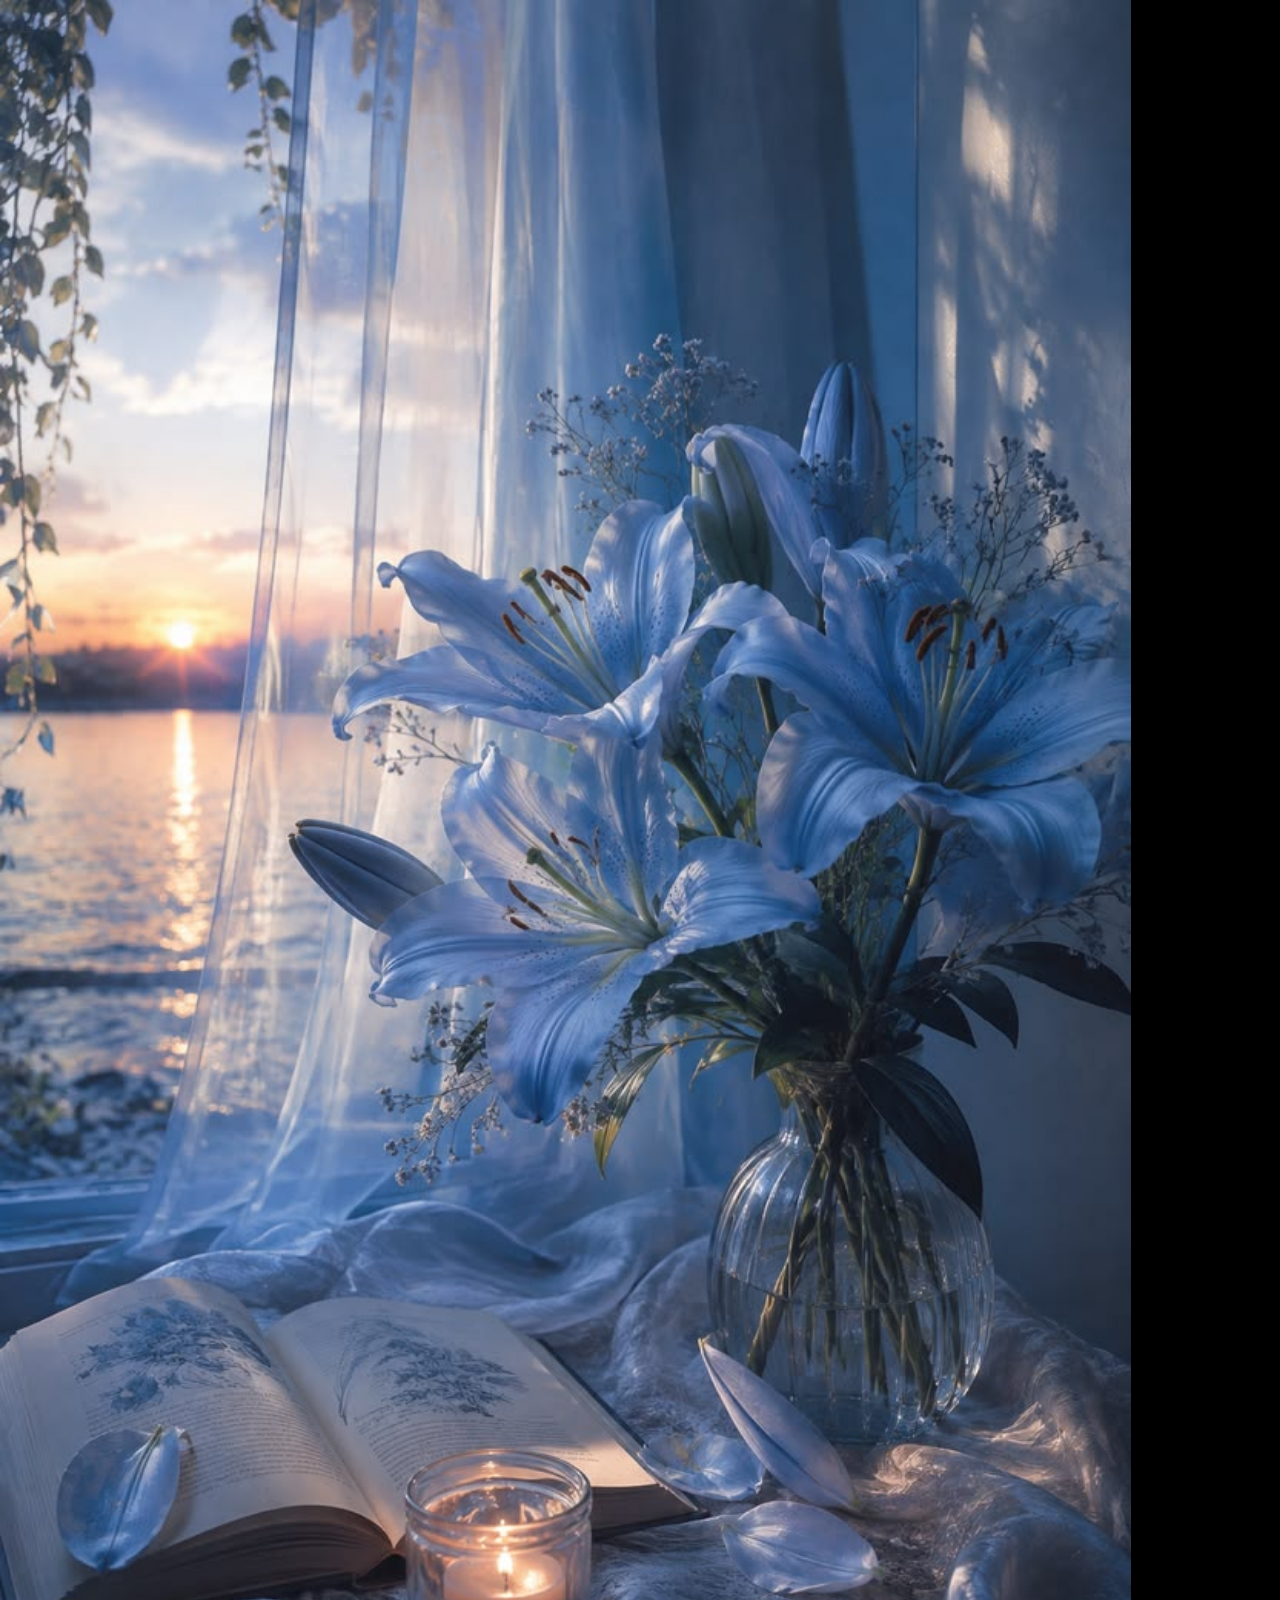
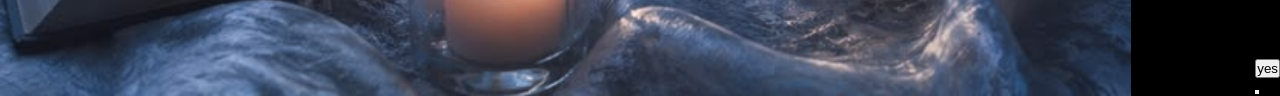
==== index.html @ 7e653a43 "first commit" ====
<!DOCTYPE html>
<html lang="en">
<head>
    <meta charset="UTF-8">
    <meta name="viewport" content="width=device-width, initial-scale=1.0">
    <title>To you masjesty</title>
    <link rel="stylesheet" href="things.css">
</head>
<body>
    <img id="background" src="background.jpg" alt="Image" style="width: 100%; height: auto;">
    <div class="container">
        <h1>Welcome</h1>
        <p>YOUR MAJESTY</p>

    </div>
    <div class="envelope" id="envelope">
        <div class="cover top" id="envelopetop"></div>
        <div class="cover bottom right" id="bottomright"></div>
        <div class="cover left" id="left"></div>
        <div class="letter" id="letter">
        <button onclick="" id="linker1">yes</button>
        </div>
        <button   onclick="openEnvelope()" class="cover-button" id="openbutton"></button>
       
        
        
    </div>
    <script src="script.js">
    </script>
</body>
</html>
---- things.css ----
*,
*::after,
*::before {
  padding: 0;
  margin: 0;
  box-sizing: border-box;
}
:root {
  --dark-color: #000;
}
body {
  display: flex;
  align-items: flex-end;
  justify-content: center;
  min-height: 100vh;
  background-color: var(--dark-color);
  overflow: hidden;
  perspective: 1000px;
}
.night {
  position: fixed;
  left: 50%;
  top: 0;
  transform: translateX(-50%);
  width: 100%;
  height: 100%;
  filter: blur(0.1vmin);
  background-image: radial-gradient(ellipse at top, transparent 0%, var(--dark-color)), radial-gradient(ellipse at bottom, var(--dark-color), rgba(145, 233, 255, 0.2)), repeating-linear-gradient(220deg, black 0px, black 19px, transparent 19px, transparent 22px), repeating-linear-gradient(189deg, black 0px, black 19px, transparent 19px, transparent 22px), repeating-linear-gradient(148deg, black 0px, black 19px, transparent 19px, transparent 22px), linear-gradient(90deg, #00fffa, #f0f0f0);
}
.flowers {
  position: relative;
  transform: scale(0.9);
}
.flower {
  position: absolute;
  bottom: 10vmin;
  transform-origin: bottom center;
  z-index: 10;
  --fl-speed: 0.8s;
}
.flower--1 {
  animation: moving-flower-1 4s linear infinite;
}
.flower--1 .flower__line {
  height: 70vmin;
  animation-delay: 0.3s;
}
.flower--1 .flower__line__leaf--1 {
  animation: blooming-leaf-right var(--fl-speed) 1.6s backwards;
}
.flower--1 .flower__line__leaf--2 {
  animation: blooming-leaf-right var(--fl-speed) 1.4s backwards;
}
.flower--1 .flower__line__leaf--3 {
  animation: blooming-leaf-left var(--fl-speed) 1.2s backwards;
}
.flower--1 .flower__line__leaf--4 {
  animation: blooming-leaf-left var(--fl-speed) 1s backwards;
}
.flower--1 .flower__line__leaf--5 {
  animation: blooming-leaf-right var(--fl-speed) 1.8s backwards;
}
.flower--1 .flower__line__leaf--6 {
  animation: blooming-leaf-left var(--fl-speed) 2s backwards;
}
.flower--2 {
  left: 50%;
  transform: rotate(20deg);
  animation: moving-flower-2 4s linear infinite;
}
.flower--2 .flower__line {
  height: 60vmin;
  animation-delay: 0.6s;
}
.flower--2 .flower__line__leaf--1 {
  animation: blooming-leaf-right var(--fl-speed) 1.9s backwards;
}
.flower--2 .flower__line__leaf--2 {
  animation: blooming-leaf-right var(--fl-speed) 1.7s backwards;
}
.flower--2 .flower__line__leaf--3 {
  animation: blooming-leaf-left var(--fl-speed) 1.5s backwards;
}
.flower--2 .flower__line__leaf--4 {
  animation: blooming-leaf-left var(--fl-speed) 1.3s backwards;
}
.flower--3 {
  left: 50%;
  transform: rotate(-15deg);
  animation: moving-flower-3 4s linear infinite;
}
.flower--3 .flower__line {
  animation-delay: 0.9s;
}
.flower--3 .flower__line__leaf--1 {
  animation: blooming-leaf-right var(--fl-speed) 2.5s backwards;
}
.flower--3 .flower__line__leaf--2 {
  animation: blooming-leaf-right var(--fl-speed) 2.3s backwards;
}
.flower--3 .flower__line__leaf--3 {
  animation: blooming-leaf-left var(--fl-speed) 2.1s backwards;
}
.flower--3 .flower__line__leaf--4 {
  animation: blooming-leaf-left var(--fl-speed) 1.9s backwards;
}
.flower__leafs {
  position: relative;
  animation: blooming-flower 2s backwards;
}
.flower__leafs--1 {
  animation-delay: 1.1s;
}
.flower__leafs--2 {
  animation-delay: 1.4s;
}
.flower__leafs--3 {
  animation-delay: 1.7s;
}
.flower__leafs::after {
  content: "";
  position: absolute;
  left: 0;
  top: 0;
  transform: translate(-50%, -100%);
  width: 8vmin;
  height: 8vmin;
  background-color: #6bf0ff;
  filter: blur(10vmin);
}
.flower__leaf {
  position: absolute;
  bottom: 0;
  left: 50%;
  width: 8vmin;
  height: 11vmin;
  border-radius: 51% 49% 47% 53%/44% 45% 55% 69%;
  background-color: #a7ffee;
  background-image: linear-gradient(to top, #54b8aa, #a7ffee);
  transform-origin: bottom center;
  opacity: 0.9;
  box-shadow: inset 0 0 2vmin rgba(255, 255, 255, 0.5);
}
.flower__leaf--1 {
  transform: translate(-10%, 1%) rotateY(40deg) rotateX(-50deg);
}
.flower__leaf--2 {
  transform: translate(-50%, -4%) rotateX(40deg);
}
.flower__leaf--3 {
  transform: translate(-90%, 0%) rotateY(45deg) rotateX(50deg);
}
.flower__leaf--4 {
  width: 8vmin;
  height: 8vmin;
  transform-origin: bottom left;
  border-radius: 4vmin 10vmin 4vmin 4vmin;
  transform: translate(0%, 18%) rotateX(70deg) rotate(-43deg);
  background-image: linear-gradient(to top, #39c6d6, #a7ffee);
  z-index: 1;
  opacity: 0.8;
}
.flower__white-circle {
  position: absolute;
  left: -3.5vmin;
  top: -3vmin;
  width: 9vmin;
  height: 4vmin;
  border-radius: 50%;
  background-color: #fff;
}
.flower__white-circle::after {
  content: "";
  position: absolute;
  left: 50%;
  top: 45%;
  transform: translate(-50%, -50%);
  width: 60%;
  height: 60%;
  border-radius: inherit;
  background-image: repeating-linear-gradient(135deg, rgba(0, 0, 0, 0.03) 0px, rgba(0, 0, 0, 0.03) 1px, transparent 1px, transparent 12px), repeating-linear-gradient(45deg, rgba(0, 0, 0, 0.03) 0px, rgba(0, 0, 0, 0.03) 1px, transparent 1px, transparent 12px), repeating-linear-gradient(67.5deg, rgba(0, 0, 0, 0.03) 0px, rgba(0, 0, 0, 0.03) 1px, transparent 1px, transparent 12px), repeating-linear-gradient(135deg, rgba(0, 0, 0, 0.03) 0px, rgba(0, 0, 0, 0.03) 1px, transparent 1px, transparent 12px), repeating-linear-gradient(45deg, rgba(0, 0, 0, 0.03) 0px, rgba(0, 0, 0, 0.03) 1px, transparent 1px, transparent 12px), repeating-linear-gradient(112.5deg, rgba(0, 0, 0, 0.03) 0px, rgba(0, 0, 0, 0.03) 1px, transparent 1px, transparent 12px), repeating-linear-gradient(112.5deg, rgba(0, 0, 0, 0.03) 0px, rgba(0, 0, 0, 0.03) 1px, transparent 1px, transparent 12px), repeating-linear-gradient(45deg, rgba(0, 0, 0, 0.03) 0px, rgba(0, 0, 0, 0.03) 1px, transparent 1px, transparent 12px), repeating-linear-gradient(22.5deg, rgba(0, 0, 0, 0.03) 0px, rgba(0, 0, 0, 0.03) 1px, transparent 1px, transparent 12px), repeating-linear-gradient(45deg, rgba(0, 0, 0, 0.03) 0px, rgba(0, 0, 0, 0.03) 1px, transparent 1px, transparent 12px), repeating-linear-gradient(22.5deg, rgba(0, 0, 0, 0.03) 0px, rgba(0, 0, 0, 0.03) 1px, transparent 1px, transparent 12px), repeating-linear-gradient(135deg, rgba(0, 0, 0, 0.03) 0px, rgba(0, 0, 0, 0.03) 1px, transparent 1px, transparent 12px), repeating-linear-gradient(157.5deg, rgba(0, 0, 0, 0.03) 0px, rgba(0, 0, 0, 0.03) 1px, transparent 1px, transparent 12px), repeating-linear-gradient(67.5deg, rgba(0, 0, 0, 0.03) 0px, rgba(0, 0, 0, 0.03) 1px, transparent 1px, transparent 12px), repeating-linear-gradient(67.5deg, rgba(0, 0, 0, 0.03) 0px, rgba(0, 0, 0, 0.03) 1px, transparent 1px, transparent 12px), linear-gradient(90deg, #ffeb12, #ffce00);
}
.flower__line {
  height: 55vmin;
  width: 1.5vmin;
  background-image: linear-gradient(to left, rgba(0, 0, 0, 0.2), transparent, rgba(255, 255, 255, 0.2)), linear-gradient(to top, transparent 10%, #14757a, #39c6d6);
  box-shadow: inset 0 0 2px rgba(0, 0, 0, 0.5);
  animation: grow-flower-tree 4s backwards;
}
.flower__line__leaf {
  --w: 7vmin;
  --h: calc(var(--w) + 2vmin);
  position: absolute;
  top: 20%;
  left: 90%;
  width: var(--w);
  height: var(--h);
  border-top-right-radius: var(--h);
  border-bottom-left-radius: var(--h);
  background-image: linear-gradient(to top, rgba(20, 117, 122, 0.4), #39c6d6);
}
.flower__line__leaf--1 {
  transform: rotate(70deg) rotateY(30deg);
}
.flower__line__leaf--2 {
  top: 45%;
  transform: rotate(70deg) rotateY(30deg);
}
.flower__line__leaf--3, .flower__line__leaf--4, .flower__line__leaf--6 {
  border-top-right-radius: 0;
  border-bottom-left-radius: 0;
  border-top-left-radius: var(--h);
  border-bottom-right-radius: var(--h);
  left: -460%;
  top: 12%;
  transform: rotate(-70deg) rotateY(30deg);
}
.flower__line__leaf--4 {
  top: 40%;
}
.flower__line__leaf--5 {
  top: 0;
  transform-origin: left;
  transform: rotate(70deg) rotateY(30deg) scale(0.6);
}
.flower__line__leaf--6 {
  top: -2%;
  left: -450%;
  transform-origin: right;
  transform: rotate(-70deg) rotateY(30deg) scale(0.6);
}
.flower__light {
  position: absolute;
  bottom: 0vmin;
  width: 1vmin;
  height: 1vmin;
  background-color: #fffb00;
  border-radius: 50%;
  filter: blur(0.2vmin);
  animation: light-ans 4s linear infinite backwards;
}
.flower__light:nth-child(odd) {
  background-color: #23f0ff;
}
.flower__light--1 {
  left: -2vmin;
  animation-delay: 1s;
}
.flower__light--2 {
  left: 3vmin;
  animation-delay: 0.5s;
}
.flower__light--3 {
  left: -6vmin;
  animation-delay: 0.3s;
}
.flower__light--4 {
  left: 6vmin;
  animation-delay: 0.9s;
}
.flower__light--5 {
  left: -1vmin;
  animation-delay: 1.5s;
}
.flower__light--6 {
  left: -4vmin;
  animation-delay: 3s;
}
.flower__light--7 {
  left: 3vmin;
  animation-delay: 2s;
}
.flower__light--8 {
  left: -6vmin;
  animation-delay: 3.5s;
}
.flower__grass {
  --c: #159faa;
  --line-w: 1.5vmin;
  position: absolute;
  bottom: 12vmin;
  left: -7vmin;
  display: flex;
  flex-direction: column;
  align-items: flex-end;
  z-index: 20;
  transform-origin: bottom center;
  transform: rotate(-48deg) rotateY(40deg);
}
.flower__grass--1 {
  animation: moving-grass 2s linear infinite;
}
.flower__grass--2 {
  left: 2vmin;
  bottom: 10vmin;
  transform: scale(0.5) rotate(75deg) rotateX(10deg) rotateY(-200deg);
  opacity: 0.8;
  z-index: 0;
  animation: moving-grass--2 1.5s linear infinite;
}
.flower__grass--top {
  width: 7vmin;
  height: 10vmin;
  border-top-right-radius: 100%;
  border-right: var(--line-w) solid var(--c);
  transform-origin: bottom center;
  transform: rotate(-2deg);
}
.flower__grass--bottom {
  margin-top: -2px;
  width: var(--line-w);
  height: 25vmin;
  background-image: linear-gradient(to top, transparent, var(--c));
}
.flower__grass__leaf {
  --size: 10vmin;
  position: absolute;
  width: calc(var(--size) * 2.1);
  height: var(--size);
  border-top-left-radius: var(--size);
  border-top-right-radius: var(--size);
  background-image: linear-gradient(to top, transparent, transparent 30%, var(--c));
  z-index: 100;
}
.flower__grass__leaf--1 {
  top: -6%;
  left: 30%;
  --size: 6vmin;
  transform: rotate(-20deg);
  animation: growing-grass-ans--1 2s 2.6s backwards;
}
@keyframes growing-grass-ans--1 {
  0% {
    transform-origin: bottom left;
    transform: rotate(-20deg) scale(0);
  }
}
.flower__grass__leaf--2 {
  top: -5%;
  left: -110%;
  --size: 6vmin;
  transform: rotate(10deg);
  animation: growing-grass-ans--2 2s 2.4s linear backwards;
}
@keyframes growing-grass-ans--2 {
  0% {
    transform-origin: bottom right;
    transform: rotate(10deg) scale(0);
  }
}
.flower__grass__leaf--3 {
  top: 5%;
  left: 60%;
  --size: 8vmin;
  transform: rotate(-18deg) rotateX(-20deg);
  animation: growing-grass-ans--3 2s 2.2s linear backwards;
}
@keyframes growing-grass-ans--3 {
  0% {
    transform-origin: bottom left;
    transform: rotate(-18deg) rotateX(-20deg) scale(0);
  }
}
.flower__grass__leaf--4 {
  top: 6%;
  left: -135%;
  --size: 8vmin;
  transform: rotate(2deg);
  animation: growing-grass-ans--4 2s 2s linear backwards;
}
@keyframes growing-grass-ans--4 {
  0% {
    transform-origin: bottom right;
    transform: rotate(2deg) scale(0);
  }
}
.flower__grass__leaf--5 {
  top: 20%;
  left: 60%;
  --size: 10vmin;
  transform: rotate(-24deg) rotateX(-20deg);
  animation: growing-grass-ans--5 2s 1.8s linear backwards;
}
@keyframes growing-grass-ans--5 {
  0% {
    transform-origin: bottom left;
    transform: rotate(-24deg) rotateX(-20deg) scale(0);
  }
}
.flower__grass__leaf--6 {
  top: 22%;
  left: -180%;
  --size: 10vmin;
  transform: rotate(10deg);
  animation: growing-grass-ans--6 2s 1.6s linear backwards;
}
@keyframes growing-grass-ans--6 {
  0% {
    transform-origin: bottom right;
    transform: rotate(10deg) scale(0);
  }
}
.flower__grass__leaf--7 {
  top: 39%;
  left: 70%;
  --size: 10vmin;
  transform: rotate(-10deg);
  animation: growing-grass-ans--7 2s 1.4s linear backwards;
}
@keyframes growing-grass-ans--7 {
  0% {
    transform-origin: bottom left;
    transform: rotate(-10deg) scale(0);
  }
}
.flower__grass__leaf--8 {
  top: 40%;
  left: -215%;
  --size: 11vmin;
  transform: rotate(10deg);
  animation: growing-grass-ans--8 2s 1.2s linear backwards;
}
@keyframes growing-grass-ans--8 {
  0% {
    transform-origin: bottom right;
    transform: rotate(10deg) scale(0);
  }
}
.flower__grass__overlay {
  position: absolute;
  top: -10%;
  right: 0%;
  width: 100%;
  height: 100%;
  background-color: rgba(0, 0, 0, 0.6);
  filter: blur(1.5vmin);
  z-index: 100;
}
.flower__g-long {
  --w: 2vmin;
  --h: 6vmin;
  --c: #159faa;
  position: absolute;
  bottom: 10vmin;
  left: -3vmin;
  transform-origin: bottom center;
  transform: rotate(-30deg) rotateY(-20deg);
  display: flex;
  flex-direction: column;
  align-items: flex-end;
  animation: flower-g-long-ans 3s linear infinite;
}
@keyframes flower-g-long-ans {
  0%, 100% {
    transform: rotate(-30deg) rotateY(-20deg);
  }
  50% {
    transform: rotate(-32deg) rotateY(-20deg);
  }
}
.flower__g-long__top {
  top: calc(var(--h) * -1);
  width: calc(var(--w) + 1vmin);
  height: var(--h);
  border-top-right-radius: 100%;
  border-right: 0.7vmin solid var(--c);
  transform: translate(-0.7vmin, 1vmin);
}
.flower__g-long__bottom {
  width: var(--w);
  height: 50vmin;
  transform-origin: bottom center;
  background-image: linear-gradient(to top, transparent 30%, var(--c));
  box-shadow: inset 0 0 2px rgba(0, 0, 0, 0.5);
  clip-path: polygon(35% 0, 65% 1%, 100% 100%, 0% 100%);
}
.flower__g-right {
  position: absolute;
  bottom: 6vmin;
  left: -2vmin;
  transform-origin: bottom left;
  transform: rotate(20deg);
}
.flower__g-right .leaf {
  width: 30vmin;
  height: 50vmin;
  border-top-left-radius: 100%;
  border-left: 2vmin solid #079097;
  background-image: linear-gradient(to bottom, transparent, var(--dark-color) 60%);
  -webkit-mask-image: linear-gradient(to top, transparent 30%, #079097 60%);
}
.flower__g-right--1 {
  animation: flower-g-right-ans 2.5s linear infinite;
}
.flower__g-right--2 {
  left: 5vmin;
  transform: rotateY(-180deg);
  animation: flower-g-right-ans--2 3s linear infinite;
}
.flower__g-right--2 .leaf {
  height: 75vmin;
  filter: blur(0.3vmin);
  opacity: 0.8;
}
@keyframes flower-g-right-ans {
  0%, 100% {
    transform: rotate(20deg);
  }
  50% {
    transform: rotate(24deg) rotateX(-20deg);
  }
}
@keyframes flower-g-right-ans--2 {
  0%, 100% {
    transform: rotateY(-180deg) rotate(0deg) rotateX(-20deg);
  }
  50% {
    transform: rotateY(-180deg) rotate(6deg) rotateX(-20deg);
  }
}
.flower__g-front {
  position: absolute;
  bottom: 6vmin;
  left: 2.5vmin;
  z-index: 100;
  transform-origin: bottom center;
  transform: rotate(-28deg) rotateY(30deg) scale(1.04);
  animation: flower__g-front-ans 2s linear infinite;
}
@keyframes flower__g-front-ans {
  0%, 100% {
    transform: rotate(-28deg) rotateY(30deg) scale(1.04);
  }
  50% {
    transform: rotate(-35deg) rotateY(40deg) scale(1.04);
  }
}
.flower__g-front__line {
  width: 0.3vmin;
  height: 20vmin;
  background-image: linear-gradient(to top, transparent, #079097, transparent 100%);
  position: relative;
}
.flower__g-front__leaf-wrapper {
  position: absolute;
  top: 0;
  left: 0;
  transform-origin: bottom left;
  transform: rotate(10deg);
}
.flower__g-front__leaf-wrapper:nth-child(even) {
  left: 0vmin;
  transform: rotateY(-180deg) rotate(5deg);
  animation: flower__g-front__leaf-left-ans 1s ease-in backwards;
}
.flower__g-front__leaf-wrapper:nth-child(odd) {
  animation: flower__g-front__leaf-ans 1s ease-in backwards;
}
.flower__g-front__leaf-wrapper--1 {
  top: -8vmin;
  transform: scale(0.7);
  animation: flower__g-front__leaf-ans 1s 5.5s ease-in backwards !important;
}
.flower__g-front__leaf-wrapper--2 {
  top: -8vmin;
  transform: rotateY(-180deg) scale(0.7) !important;
  animation: flower__g-front__leaf-left-ans-2 1s 4.6s ease-in backwards !important;
}
.flower__g-front__leaf-wrapper--3 {
  top: -3vmin;
  animation: flower__g-front__leaf-ans 1s 4.6s ease-in backwards;
}
.flower__g-front__leaf-wrapper--4 {
  top: -3vmin;
  transform: rotateY(-180deg) scale(0.9) !important;
  animation: flower__g-front__leaf-left-ans-2 1s 4.6s ease-in backwards !important;
}
@keyframes flower__g-front__leaf-left-ans-2 {
  0% {
    transform: rotateY(-180deg) scale(0);
  }
}
.flower__g-front__leaf-wrapper--5, .flower__g-front__leaf-wrapper--6 {
  top: 2vmin;
}
.flower__g-front__leaf-wrapper--7, .flower__g-front__leaf-wrapper--8 {
  top: 6.5vmin;
}
.flower__g-front__leaf-wrapper--2 {
  animation-delay: 5.2s !important;
}
.flower__g-front__leaf-wrapper--3 {
  animation-delay: 4.9s !important;
}
.flower__g-front__leaf-wrapper--5 {
  animation-delay: 4.3s !important;
}
.flower__g-front__leaf-wrapper--6 {
  animation-delay: 4.1s !important;
}
.flower__g-front__leaf-wrapper--7 {
  animation-delay: 3.8s !important;
}
.flower__g-front__leaf-wrapper--8 {
  animation-delay: 3.5s !important;
}
@keyframes flower__g-front__leaf-ans {
  0% {
    transform: rotate(10deg) scale(0);
  }
}
@keyframes flower__g-front__leaf-left-ans {
  0% {
    transform: rotateY(-180deg) rotate(5deg) scale(0);
  }
}
.flower__g-front__leaf {
  width: 10vmin;
  height: 10vmin;
  border-radius: 100% 0% 0% 100%/100% 100% 0% 0%;
  box-shadow: inset 0 2px 1vmin rgba(44, 238, 252, 0.2);
  background-image: linear-gradient(to bottom left, transparent, var(--dark-color)), linear-gradient(to bottom right, #159faa 50%, transparent 50%, transparent);
  -webkit-mask-image: linear-gradient(to bottom right, #159faa 50%, transparent 50%, transparent);
  mask-image: linear-gradient(to bottom right, #159faa 50%, transparent 50%, transparent);
}
.flower__g-fr {
  position: absolute;
  bottom: -4vmin;
  left: vmin;
  transform-origin: bottom left;
  z-index: 10;
  animation: flower__g-fr-ans 2s linear infinite;
}
@keyframes flower__g-fr-ans {
  0%, 100% {
    transform: rotate(2deg);
  }
  50% {
    transform: rotate(4deg);
  }
}
.flower__g-fr .leaf {
  width: 30vmin;
  height: 50vmin;
  border-top-left-radius: 100%;
  border-left: 2vmin solid #079097;
  -webkit-mask-image: linear-gradient(to top, transparent 25%, #079097 50%);
  position: relative;
  z-index: 1;
}
.flower__g-fr__leaf {
  position: absolute;
  top: 0;
  left: 0;
  width: 10vmin;
  height: 10vmin;
  border-radius: 100% 0% 0% 100%/100% 100% 0% 0%;
  box-shadow: inset 0 2px 1vmin rgba(44, 238, 252, 0.2);
  background-image: linear-gradient(to bottom left, transparent, var(--dark-color) 98%), linear-gradient(to bottom right, #23f0ff 45%, transparent 50%, transparent);
  -webkit-mask-image: linear-gradient(135deg, #159faa 40%, transparent 50%, transparent);
}
.flower__g-fr__leaf--1 {
  left: 20vmin;
  transform: rotate(45deg);
  animation: flower__g-fr-leaft-ans-1 0.5s 5.2s linear backwards;
}
@keyframes flower__g-fr-leaft-ans-1 {
  0% {
    transform-origin: left;
    transform: rotate(45deg) scale(0);
  }
}
.flower__g-fr__leaf--2 {
  left: 12vmin;
  top: -7vmin;
  transform: rotate(25deg) rotateY(-180deg);
  animation: flower__g-fr-leaft-ans-6 0.5s 5s linear backwards;
}
.flower__g-fr__leaf--3 {
  left: 15vmin;
  top: 6vmin;
  transform: rotate(55deg);
  animation: flower__g-fr-leaft-ans-5 0.5s 4.8s linear backwards;
}
.flower__g-fr__leaf--4 {
  left: 6vmin;
  top: -2vmin;
  transform: rotate(25deg) rotateY(-180deg);
  animation: flower__g-fr-leaft-ans-6 0.5s 4.6s linear backwards;
}
.flower__g-fr__leaf--5 {
  left: 10vmin;
  top: 14vmin;
  transform: rotate(55deg);
  animation: flower__g-fr-leaft-ans-5 0.5s 4.4s linear backwards;
}
@keyframes flower__g-fr-leaft-ans-5 {
  0% {
    transform-origin: left;
    transform: rotate(55deg) scale(0);
  }
}
.flower__g-fr__leaf--6 {
  left: 0vmin;
  top: 6vmin;
  transform: rotate(25deg) rotateY(-180deg);
  animation: flower__g-fr-leaft-ans-6 0.5s 4.2s linear backwards;
}
@keyframes flower__g-fr-leaft-ans-6 {
  0% {
    transform-origin: right;
    transform: rotate(25deg) rotateY(-180deg) scale(0);
  }
}
.flower__g-fr__leaf--7 {
  left: 5vmin;
  top: 22vmin;
  transform: rotate(45deg);
  animation: flower__g-fr-leaft-ans-7 0.5s 4s linear backwards;
}
@keyframes flower__g-fr-leaft-ans-7 {
  0% {
    transform-origin: left;
    transform: rotate(45deg) scale(0);
  }
}
.flower__g-fr__leaf--8 {
  left: -4vmin;
  top: 15vmin;
  transform: rotate(15deg) rotateY(-180deg);
  animation: flower__g-fr-leaft-ans-8 0.5s 3.8s linear backwards;
}
@keyframes flower__g-fr-leaft-ans-8 {
  0% {
    transform-origin: right;
    transform: rotate(15deg) rotateY(-180deg) scale(0);
  }
}
.long-g {
  position: absolute;
  bottom: 25vmin;
  left: -42vmin;
  transform-origin: bottom left;
}
.long-g--1 {
  bottom: 0vmin;
  transform: scale(0.8) rotate(-5deg);
}
.long-g--1 .leaf {
  -webkit-mask-image: linear-gradient(to top, transparent 40%, #079097 80%) !important;
}
.long-g--1 .leaf--1 {
  --w: 5vmin;
  --h: 60vmin;
  left: -2vmin;
  transform: rotate(3deg) rotateY(-180deg);
}
.long-g--2, .long-g--3 {
  bottom: -3vmin;
  left: -35vmin;
  transform-origin: center;
  transform: scale(0.6) rotateX(60deg);
}
.long-g--2 .leaf, .long-g--3 .leaf {
  -webkit-mask-image: linear-gradient(to top, transparent 50%, #079097 80%) !important;
}
.long-g--2 .leaf--1, .long-g--3 .leaf--1 {
  left: -1vmin;
  transform: rotateY(-180deg);
}
.long-g--3 {
  left: -17vmin;
  bottom: 0vmin;
}
.long-g--3 .leaf {
  -webkit-mask-image: linear-gradient(to top, transparent 40%, #079097 80%) !important;
}
.long-g--4 {
  left: 25vmin;
  bottom: -3vmin;
  transform-origin: center;
  transform: scale(0.6) rotateX(60deg);
}
.long-g--4 .leaf {
  -webkit-mask-image: linear-gradient(to top, transparent 50%, #079097 80%) !important;
}
.long-g--5 {
  left: 42vmin;
  bottom: 0vmin;
  transform: scale(0.8) rotate(2deg);
}
.long-g--6 {
  left: 0vmin;
  bottom: -20vmin;
  z-index: 100;
  filter: blur(0.3vmin);
  transform: scale(0.8) rotate(2deg);
}
.long-g--7 {
  left: 35vmin;
  bottom: 20vmin;
  z-index: -1;
  filter: blur(0.3vmin);
  transform: scale(0.6) rotate(2deg);
  opacity: 0.7;
}
.long-g .leaf {
  --w: 15vmin;
  --h: 40vmin;
  --c: #1aaa15;
  position: absolute;
  bottom: 0;
  width: var(--w);
  height: var(--h);
  border-top-left-radius: 100%;
  border-left: 2vmin solid var(--c);
  -webkit-mask-image: linear-gradient(to top, transparent 20%, var(--dark-color));
  transform-origin: bottom center;
}
.long-g .leaf--0 {
  left: 2vmin;
  animation: leaf-ans-1 4s linear infinite;
}
.long-g .leaf--1 {
  --w: 5vmin;
  --h: 60vmin;
  animation: leaf-ans-1 4s linear infinite;
}
.long-g .leaf--2 {
  --w: 10vmin;
  --h: 40vmin;
  left: -0.5vmin;
  bottom: 5vmin;
  transform-origin: bottom left;
  transform: rotateY(-180deg);
  animation: leaf-ans-2 3s linear infinite;
}
.long-g .leaf--3 {
  --w: 5vmin;
  --h: 30vmin;
  left: -1vmin;
  bottom: 3.2vmin;
  transform-origin: bottom left;
  transform: rotate(-10deg) rotateY(-180deg);
  animation: leaf-ans-3 3s linear infinite;
}
@keyframes leaf-ans-1 {
  0%, 100% {
    transform: rotate(-5deg) scale(1);
  }
  50% {
    transform: rotate(5deg) scale(1.1);
  }
}
@keyframes leaf-ans-2 {
  0%, 100% {
    transform: rotateY(-180deg) rotate(5deg);
  }
  50% {
    transform: rotateY(-180deg) rotate(0deg) scale(1.1);
  }
}
@keyframes leaf-ans-3 {
  0%, 100% {
    transform: rotate(-10deg) rotateY(-180deg);
  }
  50% {
    transform: rotate(-20deg) rotateY(-180deg);
  }
}
.grow-ans {
  animation: grow-ans 2s var(--d) backwards;
}
@keyframes grow-ans {
  0% {
    transform: scale(0);
    opacity: 0;
  }
}
@keyframes light-ans {
  0% {
    opacity: 0;
    transform: translateY(0vmin);
  }
  25% {
    opacity: 1;
    transform: translateY(-5vmin) translateX(-2vmin);
  }
  50% {
    opacity: 1;
    transform: translateY(-15vmin) translateX(2vmin);
    filter: blur(0.2vmin);
  }
  75% {
    transform: translateY(-20vmin) translateX(-2vmin);
    filter: blur(0.2vmin);
  }
  100% {
    transform: translateY(-30vmin);
    opacity: 0;
    filter: blur(1vmin);
  }
}
@keyframes moving-flower-1 {
  0%, 100% {
    transform: rotate(2deg);
  }
  50% {
    transform: rotate(-2deg);
  }
}
@keyframes moving-flower-2 {
  0%, 100% {
    transform: rotate(18deg);
  }
  50% {
    transform: rotate(14deg);
  }
}
@keyframes moving-flower-3 {
  0%, 100% {
    transform: rotate(-18deg);
  }
  50% {
    transform: rotate(-20deg) rotateY(-10deg);
  }
}
@keyframes blooming-leaf-right {
  0% {
    transform-origin: left;
    transform: rotate(70deg) rotateY(30deg) scale(0);
  }
}
@keyframes blooming-leaf-left {
  0% {
    transform-origin: right;
    transform: rotate(-70deg) rotateY(30deg) scale(0);
  }
}
@keyframes grow-flower-tree {
  0% {
    height: 0;
    border-radius: 1vmin;
  }
}
@keyframes blooming-flower {
  0% {
    transform: scale(0);
  }
}
@keyframes moving-grass {
  0%, 100% {
    transform: rotate(-48deg) rotateY(40deg);
  }
  50% {
    transform: rotate(-50deg) rotateY(40deg);
  }
}
@keyframes moving-grass--2 {
  0%, 100% {
    transform: scale(0.5) rotate(75deg) rotateX(10deg) rotateY(-200deg);
  }
  50% {
    transform: scale(0.5) rotate(79deg) rotateX(10deg) rotateY(-200deg);
  }
}
.growing-grass {
  animation: growing-grass-ans 1s 2s backwards;
}
@keyframes growing-grass-ans {
  0% {
    transform: scale(0);
  }
}
.not-loaded * {
  animation-play-state: paused !important;
}
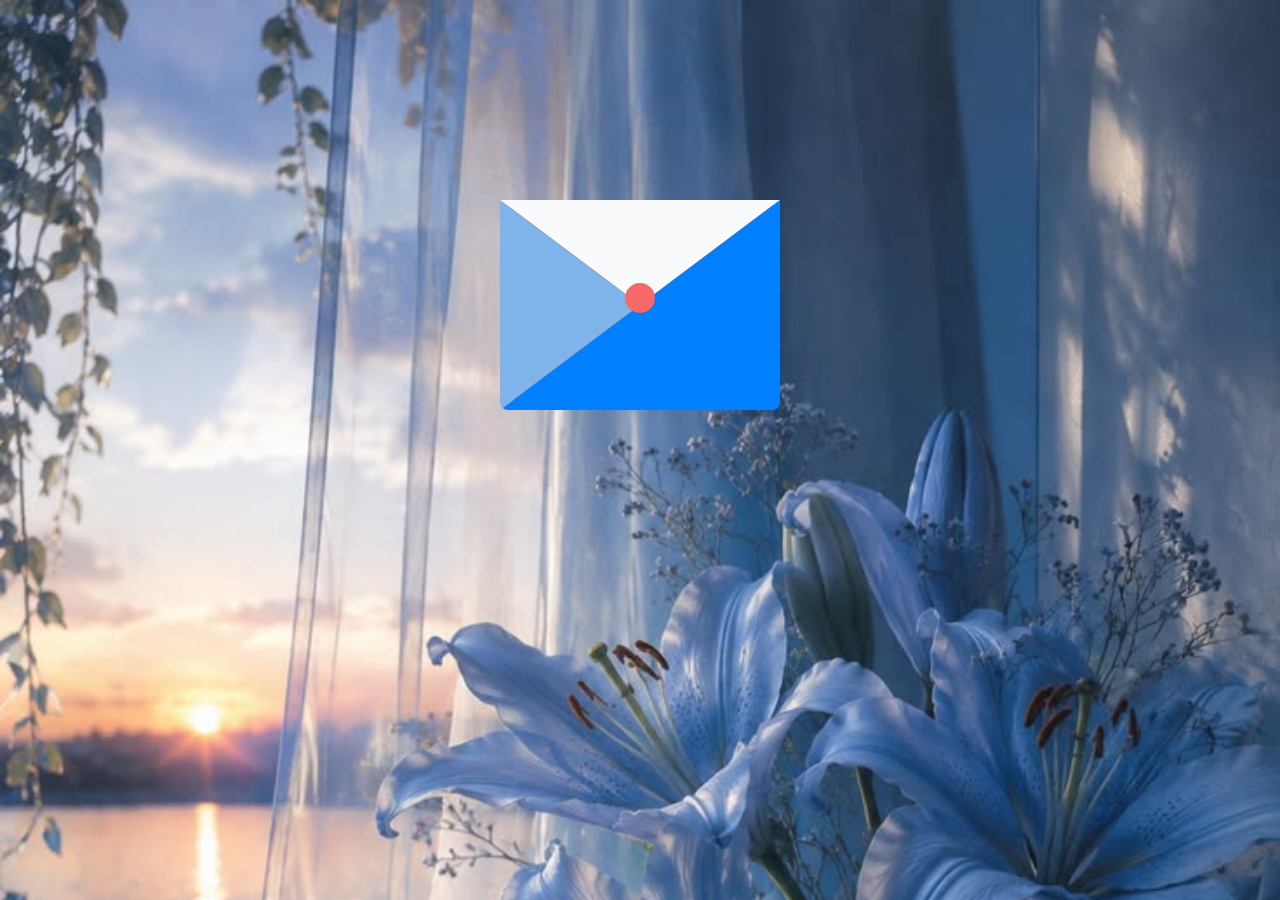
==== commit 389b1c52: "lool" ====
--- a/index.html
+++ b/index.html
@@ -4,20 +4,17 @@
     <meta charset="UTF-8">
     <meta name="viewport" content="width=device-width, initial-scale=1.0">
     <title>To you masjesty</title>
-    <link rel="stylesheet" href="things.css">
+    <link rel="stylesheet" href="style.css">
 </head>
 <body>
     <img id="background" src="background.jpg" alt="Image" style="width: 100%; height: auto;">
-    <div class="container">
-        <h1>Welcome</h1>
-        <p>YOUR MAJESTY</p>
 
-    </div>
     <div class="envelope" id="envelope">
         <div class="cover top" id="envelopetop"></div>
         <div class="cover bottom right" id="bottomright"></div>
         <div class="cover left" id="left"></div>
         <div class="letter" id="letter">
+        <p>YOUR MAJESTY</p>
         <button onclick="" id="linker1">yes</button>
         </div>
         <button   onclick="openEnvelope()" class="cover-button" id="openbutton"></button>
--- a/style.css
+++ b/style.css
@@ -0,0 +1,1257 @@
+body{
+    background-color: #172554;
+}
+
+.container { 
+    max-width: 800px;
+    margin: 0 auto;
+    padding: 10px;
+    text-align: center;
+    color: #F8FAFC;
+    font-size: 20px;
+}
+
+#background {
+    position: fixed;
+    top: 0;
+    left: 0;
+    width: 100vw;
+    height: 100vh;
+    z-index: -1;
+}
+
+.cover {
+    position: absolute;
+    height: 0;
+    width: 0;
+}
+
+.cover.top {
+    border-left: 140px solid transparent;
+    border-right: 140px solid transparent;
+    border-bottom: 105px solid transparent;
+    border-top: 105px solid #F8FAFC;
+    transform-origin: top;
+}
+
+.cover.bottom.right {
+    border-left: 140px solid transparent;
+    border-right: 140px solid #0080ff;
+    border-bottom: 105px solid #0080ff;
+    border-top: 105px solid transparent;
+    border-bottom-right-radius: 8px;
+    border-bottom-left-radius: 8px;
+    z-index: 1;
+}
+
+.cover.left {
+    border-left: 140px solid #7fb4ea;
+    border-right: 140px solid transparent;
+    border-bottom: 105px solid transparent;
+    border-top: 105px solid transparent;
+    border-bottom-right-radius: 8px;
+    border-bottom-left-radius: 8px;
+    z-index: 1;
+}
+
+.envelope {
+    position: relative;
+    width: 280px;
+    height: 140px;
+    border-bottom-left-radius: 8px;
+    border-bottom-right-radius: 8px;
+    margin-left: auto;
+    margin-right: auto;
+    top: 200px;
+    background-color: #ffd89c;
+}
+
+.letter {
+    background: rgb(161, 57, 57);
+    width: 95%;
+    margin-left: auto;
+    margin-right: auto;
+    height: 200px;
+    border-radius: 8px;
+    box-sizing: border-box;
+    padding: 8px;
+    text-align: center;
+    font-family: 'Lalam', cursive;
+    z-index:5;
+}
+
+.cover-button {
+    position: absolute;
+
+    top: 70%;
+    left: 50%;
+
+    height: 30px;
+    width: 30px;
+
+    transform: translate(-50%, -50%);
+
+    z-index: 1;
+
+    border: none;
+    background-color: #f76868;
+    border-radius: 50%;
+}
+
+.open {
+    transform: rotateX(180deg);
+    transition: transform 0.5s ease;
+    z-index: -1;
+}
+
+.close {
+    transform: rotateX(0deg);
+    transition: transform 0.4s 0.4s ease;
+    z-index: 5;
+}
+
+.in {
+    transform: translateY(0);
+    transition: transform 0.5s ease;
+    z-index: 3;
+}
+
+.out-partial {
+    transform: translateY(-175px);
+    transition: transform 0.5s 0.6s ease;
+    z-index: 3;
+}
+
+.envelopeback {
+    z-index: -1;
+}
+
+@keyframes float {
+  0%{
+    transform: translateY(10px);
+   }
+   50%{
+        transform: translateY(0px);
+    }
+    100%{
+      transform: translateY(10px);
+    }
+
+
+}
+
+.commentappear{
+    animation: appear 1s ease-in-out forwards;
+}
+
+@keyframes appear {
+  0%{
+    opacity:0;
+    z-index:-1;
+  }
+  100%{
+    opacity:1;
+    z-index:1;
+  }
+}
+
+.commnetdisappear{
+  animation: hides 1s ease-in-out forwards ;
+}
+
+@keyframes hides{
+  0%{
+    opacity:1;
+  }
+  100%{
+    opacity:0;
+    z-index: -1;
+  }
+}
+
+
+#gojo{
+    position: absolute;
+    z-index:10;
+    top:50000px;
+    height:300px;
+    animation: gojo 1s 5s ease-in-out, disappear 1s 10s ease-in-out;
+    animation-fill-mode: forwards;
+
+}
+
+@keyframes gojo{
+    0%{
+        transform: translateX(-600px);
+    }
+    100%{
+        transform: translateX(150px);
+        top:67%
+    }
+}
+
+
+#gojotext1{
+    position: absolute;
+    background: #5f9cff;
+    justify-content: center;
+    align-items: center;
+    display: flex;
+    padding: 5px 5px 5px 5px;
+    top:6000px;
+    right:30%;
+    height: 15%;
+    width:50%;
+    border-radius: 20px;
+    border:3px solid #f2f4f4;
+    z-index:1;
+    font-size: 20px;
+    color: #F8FAFC;
+    font-family: 'Courier New', Courier, monospace;
+    animation: gojotext 1s 5s ease-in-out, disappear 1s 10s ease-in-out;;
+    animation-fill-mode: forwards;
+    opacity:1;
+
+}
+
+@keyframes gojotext{
+    0%{
+        transform: translatey(-600px);
+    }
+    100%{
+        transform: translatey(100px);
+        top:60%
+
+    }
+}
+
+@keyframes disappear{
+    0%{
+        opacity:0;
+        transform: translatey(6000px);
+    }
+    100%{
+        opacity:0;
+        transform: t ranslatey(6000px);
+
+    }
+}
+
+
+
+
+
+
+
+
+
+
+
+
+
+
+
+
+
+
+
+
+
+
+
+
+
+
+
+
+
+*,
+*::after,
+*::before {
+  padding: 0;
+  margin: 0;
+  box-sizing: border-box;
+}
+
+:root {
+  --dark-color: #000;
+}
+
+.things {
+  display: flex;
+  align-items: flex-end;
+  justify-content: center;
+  min-height: 100vh;
+  background-color: var(--dark-color);
+  overflow: hidden;
+  perspective: 1000px;
+}
+
+.night {
+  position: fixed;
+  left: 50%;
+  top: 0;
+  transform: translateX(-50%);
+  width: 100%;
+  height: 100%;
+  filter: blur(0.1vmin);
+  background-image: radial-gradient(ellipse at top, transparent 0%, var(--dark-color)), radial-gradient(ellipse at bottom, var(--dark-color), rgba(145, 233, 255, 0.2)), repeating-linear-gradient(220deg, black 0px, black 19px, transparent 19px, transparent 22px), repeating-linear-gradient(189deg, black 0px, black 19px, transparent 19px, transparent 22px), repeating-linear-gradient(148deg, black 0px, black 19px, transparent 19px, transparent 22px), linear-gradient(90deg, #00fffa, #f0f0f0);
+}
+
+.flowers {
+  position: relative;
+  transform: scale(0.9);
+}
+
+.flower {
+  position: absolute;
+  bottom: 10vmin;
+  transform-origin: bottom center;
+  z-index: 1;
+  --fl-speed: 0.8s;
+}
+.flower--1 {
+  animation: moving-flower-1 4s linear infinite;
+}
+.flower--1 .flower__line {
+  height: 70vmin;
+  animation-delay: 0.3s;
+}
+.flower--1 .flower__line__leaf--1 {
+  animation: blooming-leaf-right var(--fl-speed) 1.4s backwards;
+
+}
+.flower--1 .flower__line__leaf--2 {
+  animation: blooming-leaf-right var(--fl-speed) 1.4s backwards;
+}
+.flower--1 .flower__line__leaf--3 {
+  animation: blooming-leaf-left var(--fl-speed) 1.2s backwards;
+}
+.flower--1 .flower__line__leaf--4 {
+  animation: blooming-leaf-left var(--fl-speed) 1s backwards;
+}
+.flower--1 .flower__line__leaf--5 {
+  animation: blooming-leaf-right var(--fl-speed) 1.8s backwards;
+}
+.flower--1 .flower__line__leaf--6 {
+  animation: blooming-leaf-left var(--fl-speed) 2s backwards;
+}
+.flower--2 {
+  left: 50%;
+  transform: rotate(20deg);
+  animation: moving-flower-2 4s linear infinite;
+}
+.flower--2 .flower__line {
+  height: 60vmin;
+  animation-delay: 0.6s;
+}
+.flower--2 .flower__line__leaf--1 {
+  animation: blooming-leaf-right var(--fl-speed) 1.9s backwards;
+}
+.flower--2 .flower__line__leaf--2 {
+  animation: blooming-leaf-right var(--fl-speed) 1.7s backwards;
+}
+.flower--2 .flower__line__leaf--3 {
+  animation: blooming-leaf-left var(--fl-speed) 1.5s backwards;
+}
+.flower--2 .flower__line__leaf--4 {
+  animation: blooming-leaf-left var(--fl-speed) 1.3s backwards;
+}
+.flower--3 {
+  left: 50%;
+  transform: rotate(-15deg);
+  animation: moving-flower-3 4s linear infinite;
+}
+.flower--3 .flower__line {
+  animation-delay: 0.9s;
+}
+.flower--3 .flower__line__leaf--1 {
+  animation: blooming-leaf-right var(--fl-speed) 2.5s backwards;
+}
+.flower--3 .flower__line__leaf--2 {
+  animation: blooming-leaf-right var(--fl-speed) 2.3s backwards;
+}
+.flower--3 .flower__line__leaf--3 {
+  animation: blooming-leaf-left var(--fl-speed) 2.1s backwards;
+}
+.flower--3 .flower__line__leaf--4 {
+  animation: blooming-leaf-left var(--fl-speed) 1.9s backwards;
+}
+.flower__leafs {
+  position: relative;
+  animation: blooming-flower 2s backwards;
+}
+.flower__leafs--1 {
+  animation-delay: 1.1s;
+}
+.flower__leafs--2 {
+  animation-delay: 1.4s;
+}
+.flower__leafs--3 {
+  animation-delay: 1.7s;
+}
+.flower__leafs::after {
+  content: "";
+  position: absolute;
+  left: 0;
+  top: 0;
+  transform: translate(-50%, -100%);
+  width: 8vmin;
+  height: 8vmin;
+  background-color: #6bf0ff;
+  filter: blur(10vmin);
+}
+.flower__leaf {
+  position: absolute;
+  bottom: 0;
+  left: 50%;
+  width: 8vmin;
+  height: 11vmin;
+  border-radius: 51% 49% 47% 53%/44% 45% 55% 69%;
+  background-color: #a7ffee;
+  background-image: linear-gradient(to top, #54b8aa, #a7ffee);
+  transform-origin: bottom center;
+  opacity: 0.9;
+  box-shadow: inset 0 0 2vmin rgba(255, 255, 255, 0.5);
+}
+.flower__leaf--1 {
+  transform: translate(-10%, 1%) rotateY(40deg) rotateX(-50deg);
+}
+.flower__leaf--2 {
+  transform: translate(-50%, -4%) rotateX(40deg);
+}
+.flower__leaf--3 {
+  transform: translate(-90%, 0%) rotateY(45deg) rotateX(50deg);
+}
+.flower__leaf--4 {
+  width: 8vmin;
+  height: 8vmin;
+  transform-origin: bottom left;
+  border-radius: 4vmin 10vmin 4vmin 4vmin;
+  transform: translate(0%, 18%) rotateX(70deg) rotate(-43deg);
+  background-image: linear-gradient(to top, #39c6d6, #a7ffee);
+  z-index: 1;
+  opacity: 0.8;
+}
+.flower__white-circle {
+  position: absolute;
+  left: -3.5vmin;
+  top: -3vmin;
+  width: 9vmin;
+  height: 4vmin;
+  border-radius: 50%;
+  background-color: #fff;
+}
+.flower__white-circle::after {
+  content: "";
+  position: absolute;
+  left: 50%;
+  top: 45%;
+  transform: translate(-50%, -50%);
+  width: 60%;
+  height: 60%;
+  border-radius: inherit;
+  background-image: repeating-linear-gradient(135deg, rgba(0, 0, 0, 0.03) 0px, rgba(0, 0, 0, 0.03) 1px, transparent 1px, transparent 12px), repeating-linear-gradient(45deg, rgba(0, 0, 0, 0.03) 0px, rgba(0, 0, 0, 0.03) 1px, transparent 1px, transparent 12px), repeating-linear-gradient(67.5deg, rgba(0, 0, 0, 0.03) 0px, rgba(0, 0, 0, 0.03) 1px, transparent 1px, transparent 12px), repeating-linear-gradient(135deg, rgba(0, 0, 0, 0.03) 0px, rgba(0, 0, 0, 0.03) 1px, transparent 1px, transparent 12px), repeating-linear-gradient(45deg, rgba(0, 0, 0, 0.03) 0px, rgba(0, 0, 0, 0.03) 1px, transparent 1px, transparent 12px), repeating-linear-gradient(112.5deg, rgba(0, 0, 0, 0.03) 0px, rgba(0, 0, 0, 0.03) 1px, transparent 1px, transparent 12px), repeating-linear-gradient(112.5deg, rgba(0, 0, 0, 0.03) 0px, rgba(0, 0, 0, 0.03) 1px, transparent 1px, transparent 12px), repeating-linear-gradient(45deg, rgba(0, 0, 0, 0.03) 0px, rgba(0, 0, 0, 0.03) 1px, transparent 1px, transparent 12px), repeating-linear-gradient(22.5deg, rgba(0, 0, 0, 0.03) 0px, rgba(0, 0, 0, 0.03) 1px, transparent 1px, transparent 12px), repeating-linear-gradient(45deg, rgba(0, 0, 0, 0.03) 0px, rgba(0, 0, 0, 0.03) 1px, transparent 1px, transparent 12px), repeating-linear-gradient(22.5deg, rgba(0, 0, 0, 0.03) 0px, rgba(0, 0, 0, 0.03) 1px, transparent 1px, transparent 12px), repeating-linear-gradient(135deg, rgba(0, 0, 0, 0.03) 0px, rgba(0, 0, 0, 0.03) 1px, transparent 1px, transparent 12px), repeating-linear-gradient(157.5deg, rgba(0, 0, 0, 0.03) 0px, rgba(0, 0, 0, 0.03) 1px, transparent 1px, transparent 12px), repeating-linear-gradient(67.5deg, rgba(0, 0, 0, 0.03) 0px, rgba(0, 0, 0, 0.03) 1px, transparent 1px, transparent 12px), repeating-linear-gradient(67.5deg, rgba(0, 0, 0, 0.03) 0px, rgba(0, 0, 0, 0.03) 1px, transparent 1px, transparent 12px), linear-gradient(90deg, #ffeb12, #ffce00);
+}
+.flower__line {
+  height: 55vmin;
+  width: 1.5vmin;
+  background-image: linear-gradient(to left, rgba(0, 0, 0, 0.2), transparent, rgba(255, 255, 255, 0.2)), linear-gradient(to top, transparent 10%, #14757a, #39c6d6);
+  box-shadow: inset 0 0 2px rgba(0, 0, 0, 0.5);
+  animation: grow-flower-tree 4s backwards;
+}
+.flower__line__leaf {
+  --w: 7vmin;
+  --h: calc(var(--w) + 2vmin);
+  position: absolute;
+  top: 20%;
+  left: 90%;
+  width: var(--w);
+  height: var(--h);
+  border-top-right-radius: var(--h);
+  border-bottom-left-radius: var(--h);
+  background-image: linear-gradient(to top, rgba(20, 117, 122, 0.4), #39c6d6);
+}
+.flower__line__leaf--1 {
+  transform: rotate(70deg) rotateY(30deg);
+}
+.flower__line__leaf--2 {
+  top: 100%;
+  transform: rotate(70deg) rotateY(30deg);
+}
+.flower__line__leaf--3, .flower__line__leaf--4, .flower__line__leaf--6 {
+  border-top-right-radius: 0;
+  border-bottom-left-radius: 0;
+  border-top-left-radius: var(--h);
+  border-bottom-right-radius: var(--h);
+  left: -460%;
+  top: 12%;
+  transform: rotate(-70deg) rotateY(30deg);
+}
+.flower__line__leaf--4 {
+  top: 40%;
+}
+.flower__line__leaf--5 {
+  top: 0;
+  transform-origin: left;
+  transform: rotate(70deg) rotateY(30deg) scale(0.6);
+}
+.flower__line__leaf--6 {
+  top: -2%;
+  left: -450%;
+  transform-origin: right;
+  transform: rotate(-70deg) rotateY(30deg) scale(0.6);
+}
+.flower__light {
+  position: absolute;
+  bottom: 0vmin;
+  width: 1vmin;
+  height: 1vmin;
+  background-color: #fffb00;
+  border-radius: 50%;
+  filter: blur(0.2vmin);
+  animation: light-ans 4s linear infinite backwards;
+}
+.flower__light:nth-child(odd) {
+  background-color: #23f0ff;
+}
+.flower__light--1 {
+  left: -2vmin;
+  animation-delay: 1s;
+}
+.flower__light--2 {
+  left: 3vmin;
+  animation-delay: 0.5s;
+}
+.flower__light--3 {
+  left: -6vmin;
+  animation-delay: 0.3s;
+}
+.flower__light--4 {
+  left: 6vmin;
+  animation-delay: 0.9s;
+}
+.flower__light--5 {
+  left: -1vmin;
+  animation-delay: 1.5s;
+}
+.flower__light--6 {
+  left: -4vmin;
+  animation-delay: 3s;
+}
+.flower__light--7 {
+  left: 3vmin;
+  animation-delay: 2s;
+}
+.flower__light--8 {
+  left: -6vmin;
+  animation-delay: 3.5s;
+}
+.flower__grass {
+  --c: #159faa;
+  --line-w: 1.5vmin;
+  position: absolute;
+  bottom: 12vmin;
+  left: -7vmin;
+  display: flex;
+  flex-direction: column;
+  align-items: flex-end;
+  z-index: 20;
+  transform-origin: bottom center;
+  transform: rotate(-48deg) rotateY(40deg);
+}
+.flower__grass--1 {
+  animation: moving-grass 2s linear infinite;
+}
+.flower__grass--2 {
+  left: 2vmin;
+  bottom: 10vmin;
+  transform: scale(0.5) rotate(75deg) rotateX(10deg) rotateY(-200deg);
+  opacity: 0.8;
+  z-index: 0;
+  animation: moving-grass--2 1.5s linear infinite;
+}
+.flower__grass--top {
+  width: 7vmin;
+  height: 10vmin;
+  border-top-right-radius: 100%;
+  border-right: var(--line-w) solid var(--c);
+  transform-origin: bottom center;
+  transform: rotate(-2deg);
+}
+.flower__grass--bottom {
+  margin-top: -2px;
+  width: var(--line-w);
+  height: 25vmin;
+  background-image: linear-gradient(to top, transparent, var(--c));
+}
+.flower__grass__leaf {
+  --size: 10vmin;
+  position: absolute;
+  width: calc(var(--size) * 2.1);
+  height: var(--size);
+  border-top-left-radius: var(--size);
+  border-top-right-radius: var(--size);
+  background-image: linear-gradient(to top, transparent, transparent 30%, var(--c));
+  z-index: 100;
+}
+.flower__grass__leaf--1 {
+  top: -6%;
+  left: 30%;
+  --size: 6vmin;
+  transform: rotate(-20deg);
+  animation: growing-grass-ans--1 2s 2.6s backwards;
+}
+@keyframes growing-grass-ans--1 {
+  0% {
+    transform-origin: bottom left;
+    transform: rotate(-20deg) scale(0);
+  }
+}
+.flower__grass__leaf--2 {
+  top: -5%;
+  left: -110%;
+  --size: 6vmin;
+  transform: rotate(10deg);
+  animation: growing-grass-ans--2 2s 2.4s linear backwards;
+}
+@keyframes growing-grass-ans--2 {
+  0% {
+    transform-origin: bottom right;
+    transform: rotate(10deg) scale(0);
+  }
+}
+.flower__grass__leaf--3 {
+  top: 5%;
+  left: 60%;
+  --size: 8vmin;
+  transform: rotate(-18deg) rotateX(-20deg);
+  animation: growing-grass-ans--3 2s 2.2s linear backwards;
+}
+@keyframes growing-grass-ans--3 {
+  0% {
+    transform-origin: bottom left;
+    transform: rotate(-18deg) rotateX(-20deg) scale(0);
+  }
+}
+.flower__grass__leaf--4 {
+  top: 6%;
+  left: -135%;
+  --size: 8vmin;
+  transform: rotate(2deg);
+  animation: growing-grass-ans--4 2s 2s linear backwards;
+}
+@keyframes growing-grass-ans--4 {
+  0% {
+    transform-origin: bottom right;
+    transform: rotate(2deg) scale(0);
+  }
+}
+.flower__grass__leaf--5 {
+  top: 20%;
+  left: 60%;
+  --size: 10vmin;
+  transform: rotate(-24deg) rotateX(-20deg);
+  animation: growing-grass-ans--5 2s 1.8s linear backwards;
+}
+@keyframes growing-grass-ans--5 {
+  0% {
+    transform-origin: bottom left;
+    transform: rotate(-24deg) rotateX(-20deg) scale(0);
+  }
+}
+.flower__grass__leaf--6 {
+  top: 22%;
+  left: -180%;
+  --size: 10vmin;
+  transform: rotate(10deg);
+  animation: growing-grass-ans--6 2s 1.6s linear backwards;
+}
+@keyframes growing-grass-ans--6 {
+  0% {
+    transform-origin: bottom right;
+    transform: rotate(10deg) scale(0);
+  }
+}
+.flower__grass__leaf--7 {
+  top: 39%;
+  left: 70%;
+  --size: 10vmin;
+  transform: rotate(-10deg);
+  animation: growing-grass-ans--7 2s 1.4s linear backwards;
+}
+@keyframes growing-grass-ans--7 {
+  0% {
+    transform-origin: bottom left;
+    transform: rotate(-10deg) scale(0);
+  }
+}
+.flower__grass__leaf--8 {
+  top: 40%;
+  left: -215%;
+  --size: 11vmin;
+  transform: rotate(10deg);
+  animation: growing-grass-ans--8 2s 1.2s linear backwards;
+}
+@keyframes growing-grass-ans--8 {
+  0% {
+    transform-origin: bottom right;
+    transform: rotate(10deg) scale(0);
+  }
+}
+.flower__grass__overlay {
+  position: absolute;
+  top: -10%;
+  right: 0%;
+  width: 100%;
+  height: 100%;
+  background-color: rgba(0, 0, 0, 0.6);
+  filter: blur(1.5vmin);
+  z-index: 100;
+}
+.flower__g-long {
+  --w: 2vmin;
+  --h: 6vmin;
+  --c: #159faa;
+  position: absolute;
+  bottom: 10vmin;
+  left: -3vmin;
+  transform-origin: bottom center;
+  transform: rotate(-30deg) rotateY(-20deg);
+  display: flex;
+  flex-direction: column;
+  align-items: flex-end;
+  animation: flower-g-long-ans 3s linear infinite;
+}
+@keyframes flower-g-long-ans {
+  0%, 100% {
+    transform: rotate(-30deg) rotateY(-20deg);
+  }
+  50% {
+    transform: rotate(-32deg) rotateY(-20deg);
+  }
+}
+.flower__g-long__top {
+  top: calc(var(--h) * -1);
+  width: calc(var(--w) + 1vmin);
+  height: var(--h);
+  border-top-right-radius: 100%;
+  border-right: 0.7vmin solid var(--c);
+  transform: translate(-0.7vmin, 1vmin);
+}
+.flower__g-long__bottom {
+  width: var(--w);
+  height: 50vmin;
+  transform-origin: bottom center;
+  background-image: linear-gradient(to top, transparent 30%, var(--c));
+  box-shadow: inset 0 0 2px rgba(0, 0, 0, 0.5);
+  clip-path: polygon(35% 0, 65% 1%, 100% 100%, 0% 100%);
+}
+.flower__g-right {
+  position: absolute;
+  bottom: 6vmin;
+  left: -2vmin;
+  transform-origin: bottom left;
+  transform: rotate(20deg);
+}
+.flower__g-right .leaf {
+  width: 30vmin;
+  height: 50vmin;
+  border-top-left-radius: 100%;
+  border-left: 2vmin solid #079097;
+  background-image: linear-gradient(to bottom, transparent, var(--dark-color) 60%);
+  -webkit-mask-image: linear-gradient(to top, transparent 30%, #079097 60%);
+}
+.flower__g-right--1 {
+  animation: flower-g-right-ans 2.5s linear infinite;
+}
+.flower__g-right--2 {
+  left: 5vmin;
+  transform: rotateY(-180deg);
+  animation: flower-g-right-ans--2 3s linear infinite;
+}
+.flower__g-right--2 .leaf {
+  height: 75vmin;
+  filter: blur(0.3vmin);
+  opacity: 0.8;
+}
+@keyframes flower-g-right-ans {
+  0%, 100% {
+    transform: rotate(20deg);
+  }
+  50% {
+    transform: rotate(24deg) rotateX(-20deg);
+  }
+}
+@keyframes flower-g-right-ans--2 {
+  0%, 100% {
+    transform: rotateY(-180deg) rotate(0deg) rotateX(-20deg);
+  }
+  50% {
+    transform: rotateY(-180deg) rotate(6deg) rotateX(-20deg);
+  }
+}
+.flower__g-front {
+  position: absolute;
+  bottom: 6vmin;
+  left: 2.5vmin;
+  z-index: 100;
+  transform-origin: bottom center;
+  transform: rotate(-28deg) rotateY(30deg) scale(1.04);
+  animation: flower__g-front-ans 2s linear infinite;
+}
+@keyframes flower__g-front-ans {
+  0%, 100% {
+    transform: rotate(-28deg) rotateY(30deg) scale(1.04);
+  }
+  50% {
+    transform: rotate(-35deg) rotateY(40deg) scale(1.04);
+  }
+}
+.flower__g-front__line {
+  width: 0.3vmin;
+  height: 20vmin;
+  background-image: linear-gradient(to top, transparent, #079097, transparent 100%);
+  position: relative;
+}
+.flower__g-front__leaf-wrapper {
+  position: absolute;
+  top: 0;
+  left: 0;
+  transform-origin: bottom left;
+  transform: rotate(10deg);
+}
+.flower__g-front__leaf-wrapper:nth-child(even) {
+  left: 0vmin;
+  transform: rotateY(-180deg) rotate(5deg);
+  animation: flower__g-front__leaf-left-ans 1s ease-in backwards;
+}
+.flower__g-front__leaf-wrapper:nth-child(odd) {
+  animation: flower__g-front__leaf-ans 1s ease-in backwards;
+}
+.flower__g-front__leaf-wrapper--1 {
+  top: -8vmin;
+  transform: scale(0.7);
+  animation: flower__g-front__leaf-ans 1s 5.5s ease-in backwards !important;
+}
+.flower__g-front__leaf-wrapper--2 {
+  top: -8vmin;
+  transform: rotateY(-180deg) scale(0.7) !important;
+  animation: flower__g-front__leaf-left-ans-2 1s 4.6s ease-in backwards !important;
+}
+.flower__g-front__leaf-wrapper--3 {
+  top: -3vmin;
+  animation: flower__g-front__leaf-ans 1s 4.6s ease-in backwards;
+}
+.flower__g-front__leaf-wrapper--4 {
+  top: -3vmin;
+  transform: rotateY(-180deg) scale(0.9) !important;
+  animation: flower__g-front__leaf-left-ans-2 1s 4.6s ease-in backwards !important;
+}
+@keyframes flower__g-front__leaf-left-ans-2 {
+  0% {
+    transform: rotateY(-180deg) scale(0);
+  }
+}
+.flower__g-front__leaf-wrapper--5, .flower__g-front__leaf-wrapper--6 {
+  top: 2vmin;
+}
+.flower__g-front__leaf-wrapper--7, .flower__g-front__leaf-wrapper--8 {
+  top: 6.5vmin;
+}
+.flower__g-front__leaf-wrapper--2 {
+  animation-delay: 5.2s !important;
+}
+.flower__g-front__leaf-wrapper--3 {
+  animation-delay: 4.9s !important;
+}
+.flower__g-front__leaf-wrapper--5 {
+  animation-delay: 4.3s !important;
+}
+.flower__g-front__leaf-wrapper--6 {
+  animation-delay: 4.1s !important;
+}
+.flower__g-front__leaf-wrapper--7 {
+  animation-delay: 3.8s !important;
+}
+.flower__g-front__leaf-wrapper--8 {
+  animation-delay: 3.5s !important;
+}
+@keyframes flower__g-front__leaf-ans {
+  0% {
+    transform: rotate(10deg) scale(0);
+  }
+}
+@keyframes flower__g-front__leaf-left-ans {
+  0% {
+    transform: rotateY(-180deg) rotate(5deg) scale(0);
+  }
+}
+.flower__g-front__leaf {
+  width: 10vmin;
+  height: 10vmin;
+  border-radius: 100% 0% 0% 100%/100% 100% 0% 0%;
+  box-shadow: inset 0 2px 1vmin rgba(44, 238, 252, 0.2);
+  background-image: linear-gradient(to bottom left, transparent, var(--dark-color)), linear-gradient(to bottom right, #159faa 50%, transparent 50%, transparent);
+  -webkit-mask-image: linear-gradient(to bottom right, #159faa 50%, transparent 50%, transparent);
+  mask-image: linear-gradient(to bottom right, #159faa 50%, transparent 50%, transparent);
+}
+.flower__g-fr {
+  position: absolute;
+  bottom: -4vmin;
+  left: vmin;
+  transform-origin: bottom left;
+  z-index: 10;
+  animation: flower__g-fr-ans 2s linear infinite;
+}
+@keyframes flower__g-fr-ans {
+  0%, 100% {
+    transform: rotate(2deg);
+  }
+  50% {
+    transform: rotate(4deg);
+  }
+}
+.flower__g-fr .leaf {
+  width: 30vmin;
+  height: 50vmin;
+  border-top-left-radius: 100%;
+  border-left: 2vmin solid #079097;
+  -webkit-mask-image: linear-gradient(to top, transparent 25%, #079097 50%);
+  position: relative;
+  z-index: 1;
+}
+.flower__g-fr__leaf {
+  position: absolute;
+  top: 0;
+  left: 0;
+  width: 10vmin;
+  height: 10vmin;
+  border-radius: 100% 0% 0% 100%/100% 100% 0% 0%;
+  box-shadow: inset 0 2px 1vmin rgba(44, 238, 252, 0.2);
+  background-image: linear-gradient(to bottom left, transparent, var(--dark-color) 98%), linear-gradient(to bottom right, #23f0ff 45%, transparent 50%, transparent);
+  -webkit-mask-image: linear-gradient(135deg, #159faa 40%, transparent 50%, transparent);
+}
+.flower__g-fr__leaf--1 {
+  left: 20vmin;
+  transform: rotate(45deg);
+  animation: flower__g-fr-leaft-ans-1 0.5s 5.2s linear backwards;
+}
+@keyframes flower__g-fr-leaft-ans-1 {
+  0% {
+    transform-origin: left;
+    transform: rotate(45deg) scale(0);
+  }
+}
+.flower__g-fr__leaf--2 {
+  left: 12vmin;
+  top: -7vmin;
+  transform: rotate(25deg) rotateY(-180deg);
+  animation: flower__g-fr-leaft-ans-6 0.5s 5s linear backwards;
+}
+.flower__g-fr__leaf--3 {
+  left: 15vmin;
+  top: 6vmin;
+  transform: rotate(55deg);
+  animation: flower__g-fr-leaft-ans-5 0.5s 4.8s linear backwards;
+}
+.flower__g-fr__leaf--4 {
+  left: 6vmin;
+  top: -2vmin;
+  transform: rotate(25deg) rotateY(-180deg);
+  animation: flower__g-fr-leaft-ans-6 0.5s 4.6s linear backwards;
+}
+.flower__g-fr__leaf--5 {
+  left: 10vmin;
+  top: 14vmin;
+  transform: rotate(55deg);
+  animation: flower__g-fr-leaft-ans-5 0.5s 4.4s linear backwards;
+}
+@keyframes flower__g-fr-leaft-ans-5 {
+  0% {
+    transform-origin: left;
+    transform: rotate(55deg) scale(0);
+  }
+}
+.flower__g-fr__leaf--6 {
+  left: 0vmin;
+  top: 6vmin;
+  transform: rotate(25deg) rotateY(-180deg);
+  animation: flower__g-fr-leaft-ans-6 0.5s 4.2s linear backwards;
+}
+@keyframes flower__g-fr-leaft-ans-6 {
+  0% {
+    transform-origin: right;
+    transform: rotate(25deg) rotateY(-180deg) scale(0);
+  }
+}
+.flower__g-fr__leaf--7 {
+  left: 5vmin;
+  top: 22vmin;
+  transform: rotate(45deg);
+  animation: flower__g-fr-leaft-ans-7 0.5s 4s linear backwards;
+}
+@keyframes flower__g-fr-leaft-ans-7 {
+  0% {
+    transform-origin: left;
+    transform: rotate(45deg) scale(0);
+  }
+}
+.flower__g-fr__leaf--8 {
+  left: -4vmin;
+  top: 15vmin;
+  transform: rotate(15deg) rotateY(-180deg);
+  animation: flower__g-fr-leaft-ans-8 0.5s 3.8s linear backwards;
+}
+@keyframes flower__g-fr-leaft-ans-8 {
+  0% {
+    transform-origin: right;
+    transform: rotate(15deg) rotateY(-180deg) scale(0);
+  }
+}
+
+.long-g {
+  position: absolute;
+  bottom: 25vmin;
+  left: -42vmin;
+  transform-origin: bottom left;
+}
+.long-g--1 {
+  bottom: 0vmin;
+  transform: scale(0.8) rotate(-5deg);
+}
+.long-g--1 .leaf {
+  -webkit-mask-image: linear-gradient(to top, transparent 40%, #079097 80%) !important;
+}
+.long-g--1 .leaf--1 {
+  --w: 5vmin;
+  --h: 60vmin;
+  left: -2vmin;
+  transform: rotate(3deg) rotateY(-180deg);
+}
+.long-g--2, .long-g--3 {
+  bottom: -3vmin;
+  left: -35vmin;
+  transform-origin: center;
+  transform: scale(0.6) rotateX(60deg);
+}
+.long-g--2 .leaf, .long-g--3 .leaf {
+  -webkit-mask-image: linear-gradient(to top, transparent 50%, #079097 80%) !important;
+}
+.long-g--2 .leaf--1, .long-g--3 .leaf--1 {
+  left: -1vmin;
+  transform: rotateY(-180deg);
+}
+.long-g--3 {
+  left: -17vmin;
+  bottom: 0vmin;
+}
+.long-g--3 .leaf {
+  -webkit-mask-image: linear-gradient(to top, transparent 40%, #079097 80%) !important;
+}
+.long-g--4 {
+  left: 25vmin;
+  bottom: -3vmin;
+  transform-origin: center;
+  transform: scale(0.6) rotateX(60deg);
+}
+.long-g--4 .leaf {
+  -webkit-mask-image: linear-gradient(to top, transparent 50%, #079097 80%) !important;
+}
+.long-g--5 {
+  left: 42vmin;
+  bottom: 0vmin;
+  transform: scale(0.8) rotate(2deg);
+}
+.long-g--6 {
+  left: 0vmin;
+  bottom: -20vmin;
+  z-index: 100;
+  filter: blur(0.3vmin);
+  transform: scale(0.8) rotate(2deg);
+}
+.long-g--7 {
+  left: 35vmin;
+  bottom: 20vmin;
+  z-index: -1;
+  filter: blur(0.3vmin);
+  transform: scale(0.6) rotate(2deg);
+  opacity: 0.7;
+}
+.long-g .leaf {
+  --w: 15vmin;
+  --h: 40vmin;
+  --c: #1aaa15;
+  position: absolute;
+  bottom: 0;
+  width: var(--w);
+  height: var(--h);
+  border-top-left-radius: 100%;
+  border-left: 2vmin solid var(--c);
+  -webkit-mask-image: linear-gradient(to top, transparent 20%, var(--dark-color));
+  transform-origin: bottom center;
+}
+.long-g .leaf--0 {
+  left: 2vmin;
+  animation: leaf-ans-1 4s linear infinite;
+}
+.long-g .leaf--1 {
+  --w: 5vmin;
+  --h: 60vmin;
+  animation: leaf-ans-1 4s linear infinite;
+}
+.long-g .leaf--2 {
+  --w: 10vmin;
+  --h: 40vmin;
+  left: -0.5vmin;
+  bottom: 5vmin;
+  transform-origin: bottom left;
+  transform: rotateY(-180deg);
+  animation: leaf-ans-2 3s linear infinite;
+}
+.long-g .leaf--3 {
+  --w: 5vmin;
+  --h: 30vmin;
+  left: -1vmin;
+  bottom: 3.2vmin;
+  transform-origin: bottom left;
+  transform: rotate(-10deg) rotateY(-180deg);
+  animation: leaf-ans-3 3s linear infinite;
+}
+
+@keyframes leaf-ans-1 {
+  0%, 100% {
+    transform: rotate(-5deg) scale(1);
+  }
+  50% {
+    transform: rotate(5deg) scale(1.1);
+  }
+}
+@keyframes leaf-ans-2 {
+  0%, 100% {
+    transform: rotateY(-180deg) rotate(5deg);
+  }
+  50% {
+    transform: rotateY(-180deg) rotate(0deg) scale(1.1);
+  }
+}
+@keyframes leaf-ans-3 {
+  0%, 100% {
+    transform: rotate(-10deg) rotateY(-180deg);
+  }
+  50% {
+    transform: rotate(-20deg) rotateY(-180deg);
+  }
+}
+.grow-ans {
+  animation: grow-ans 2s var(--d) backwards;
+}
+
+@keyframes grow-ans {
+  0% {
+    transform: scale(0);
+    opacity: 0;
+  }
+}
+@keyframes light-ans {
+  0% {
+    opacity: 0;
+    transform: translateY(0vmin);
+  }
+  25% {
+    opacity: 1;
+    transform: translateY(-5vmin) translateX(-2vmin);
+  }
+  50% {
+    opacity: 1;
+    transform: translateY(-15vmin) translateX(2vmin);
+    filter: blur(0.2vmin);
+  }
+  75% {
+    transform: translateY(-20vmin) translateX(-2vmin);
+    filter: blur(0.2vmin);
+  }
+  100% {
+    transform: translateY(-30vmin);
+    opacity: 0;
+    filter: blur(1vmin);
+  }
+}
+@keyframes moving-flower-1 {
+  0%, 100% {
+    transform: rotate(2deg);
+  }
+  50% {
+    transform: rotate(-2deg);
+  }
+}
+@keyframes moving-flower-2 {
+  0%, 100% {
+    transform: rotate(18deg);
+  }
+  50% {
+    transform: rotate(14deg);
+  }
+}
+@keyframes moving-flower-3 {
+  0%, 100% {
+    transform: rotate(-18deg);
+  }
+  50% {
+    transform: rotate(-20deg) rotateY(-10deg);
+  }
+}
+@keyframes blooming-leaf-right {
+  0% {
+    transform-origin: left;
+    transform: rotate(70deg) rotateY(30deg) scale(0);
+  }
+}
+@keyframes blooming-leaf-left {
+  0% {
+    transform-origin: right;
+    transform: rotate(-70deg) rotateY(30deg) scale(0);
+  }
+}
+@keyframes grow-flower-tree {
+  0% {
+    height: 0;
+    border-radius: 1vmin;
+  }
+}
+@keyframes blooming-flower {
+  0% {
+    transform: scale(0);
+  }
+}
+@keyframes moving-grass {
+  0%, 100% {
+    transform: rotate(-48deg) rotateY(40deg);
+  }
+  50% {
+    transform: rotate(-50deg) rotateY(40deg);
+  }
+}
+@keyframes moving-grass--2 {
+  0%, 100% {
+    transform: scale(0.5) rotate(75deg) rotateX(10deg) rotateY(-200deg);
+  }
+  50% {
+    transform: scale(0.5) rotate(79deg) rotateX(10deg) rotateY(-200deg);
+  }
+}
+.growing-grass {
+  animation: growing-grass-ans 1s 2s backwards;
+}
+
+@keyframes growing-grass-ans {
+  0% {
+    transform: scale(0);
+  }
+}
+.not-loaded * {
+  animation-play-state: paused !important;
+}
+
+
+
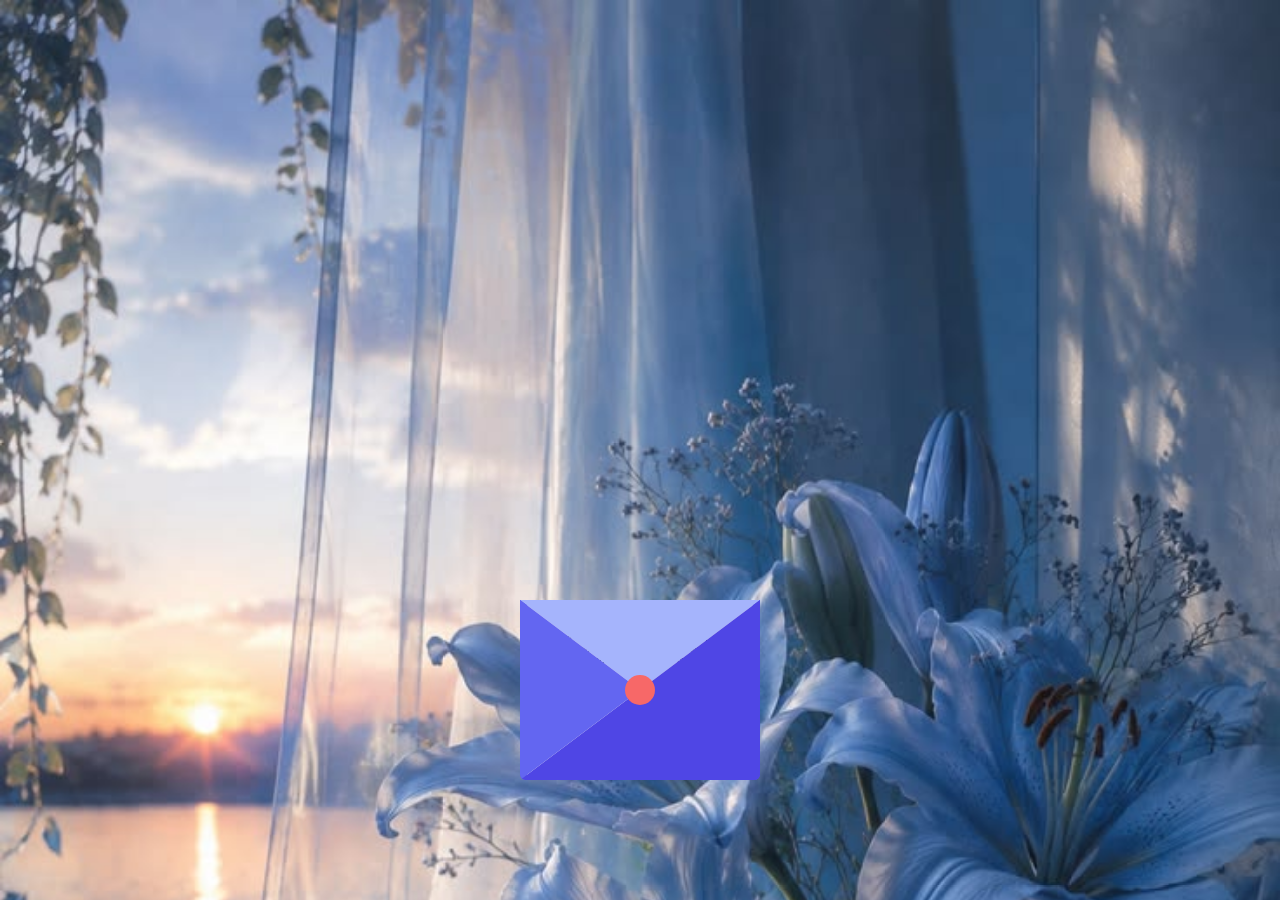
==== commit 8ac7ff1f: "final" ====
--- a/index.html
+++ b/index.html
@@ -4,18 +4,25 @@
     <meta charset="UTF-8">
     <meta name="viewport" content="width=device-width, initial-scale=1.0">
     <title>To you masjesty</title>
+    <link rel="preconnect" href="https://fonts.googleapis.com">
+    <link rel="preconnect" href="https://fonts.gstatic.com" crossorigin>
+    <link href="https://fonts.googleapis.com/css2?family=Cinzel:wght@400;500;600;700&family=Great+Vibes&display=swap" rel="stylesheet">
     <link rel="stylesheet" href="style.css">
 </head>
 <body>
-    <img id="background" src="background.jpg" alt="Image" style="width: 100%; height: auto;">
+    <img id="background1" src="background.jpg" alt="Image" style="width: 100%; height: auto;">
 
     <div class="envelope" id="envelope">
         <div class="cover top" id="envelopetop"></div>
         <div class="cover bottom right" id="bottomright"></div>
         <div class="cover left" id="left"></div>
         <div class="letter" id="letter">
-        <p>YOUR MAJESTY</p>
-        <button onclick="" id="linker1">yes</button>
+        <p>YOUR MAJESTY</p><br>
+        <p>        I have a little something planned for you...
+        and I'd love for you to be there.
+        So this is your official invitation 💙
+        Will you join me?</p>
+        <button onclick="things()" id="linker1">yes</button>
         </div>
         <button   onclick="openEnvelope()" class="cover-button" id="openbutton"></button>
        
--- a/style.css
+++ b/style.css
@@ -5,18 +5,19 @@
 .container { 
     max-width: 800px;
     margin: 0 auto;
-    padding: 10px;
+    padding: 20px;
     text-align: center;
     color: #F8FAFC;
-    font-size: 20px;
-}
-
-#background {
+    font-size: 30px;
+    place-items: center;
+}
+
+#background1 {
     position: fixed;
     top: 0;
     left: 0;
-    width: 100vw;
-    height: 100vh;
+    min-width: 400px;
+    min-height: 900px;
     z-index: -1;
 }
 
@@ -27,76 +28,111 @@
 }
 
 .cover.top {
-    border-left: 140px solid transparent;
-    border-right: 140px solid transparent;
-    border-bottom: 105px solid transparent;
-    border-top: 105px solid #F8FAFC;
+    border-left: 120px solid transparent;
+    border-right: 120px solid transparent;
+    border-bottom: 90px solid transparent;
+    border-top: 90px solid #A5B4FC;
     transform-origin: top;
 }
 
 .cover.bottom.right {
-    border-left: 140px solid transparent;
-    border-right: 140px solid #0080ff;
-    border-bottom: 105px solid #0080ff;
-    border-top: 105px solid transparent;
-    border-bottom-right-radius: 8px;
-    border-bottom-left-radius: 8px;
+    border-left: 120px solid transparent;
+    border-right: 120px solid #4F46E5;
+    border-bottom: 90px solid #4F46E5;
+    border-top: 90px solid transparent;
+    border-bottom-right-radius: 6px;
+    border-bottom-left-radius: 6px;
     z-index: 1;
 }
 
 .cover.left {
-    border-left: 140px solid #7fb4ea;
-    border-right: 140px solid transparent;
-    border-bottom: 105px solid transparent;
-    border-top: 105px solid transparent;
-    border-bottom-right-radius: 8px;
-    border-bottom-left-radius: 8px;
+    border-left: 120px solid #6366F1;
+    border-right: 120px solid transparent;
+    border-bottom: 90px solid transparent;
+    border-top: 90px solid transparent;
+    border-bottom-right-radius: 6px;
+    border-bottom-left-radius: 6px;
     z-index: 1;
 }
 
 .envelope {
     position: relative;
-    width: 280px;
-    height: 140px;
-    border-bottom-left-radius: 8px;
-    border-bottom-right-radius: 8px;
+    width: 240px;
+    height: 180px;
+    border-bottom-left-radius: 6px;
+    border-bottom-right-radius: 6px;
     margin-left: auto;
     margin-right: auto;
-    top: 200px;
-    background-color: #ffd89c;
-}
-
-.letter {
-    background: rgb(161, 57, 57);
+    top: 600px;
+    background-color: #5b5dde;
+}
+
+.envelopebacki{
+  animation: envelopeback 1s 5s ease-in-out;
+  animation-fill-mode: forwards;
+}
+
+@keyframes envelopeback {
+  0%{
+    z-index:1px;
+  }
+  100%{
+    z-index:-3px;
+    opacity: 0;
+  }
+}
+
+
+.letter{
+    background: #FFF7ED;
     width: 95%;
-    margin-left: auto;
-    margin-right: auto;
-    height: 200px;
-    border-radius: 8px;
+    margin-left:auto;
+    margin-right:auto;
+    height: 100%;
+    border-radius: 10px;
     box-sizing: border-box;
-    padding: 8px;
+    padding: 10px;
     text-align: center;
-    font-family: 'Lalam', cursive;
-    z-index:5;
-}
-
-.cover-button {
-    position: absolute;
-
-    top: 70%;
-    left: 50%;
-
-    height: 30px;
-    width: 30px;
-
-    transform: translate(-50%, -50%);
-
-    z-index: 1;
-
-    border: none;
-    background-color: #f76868;
-    border-radius: 50%;
-}
+    font-size: 10px;
+    font-family: 'Caveat', cursive;
+}
+
+.letterextender1{
+  animation: extend 3s 3s ease-in-out ;
+  animation-fill-mode: forwards;
+}
+
+
+@keyframes extend {
+  0%{
+    width:300px;
+    height:700px;
+    top:20px;
+    left:20px;
+  }
+  100%{
+    top:0px;
+    left:0px;
+    width:300px;
+    height:700px;
+  }
+}
+
+
+#linker1{
+  border:0px;
+  background-color: #F8FAFC;
+  padding:10px 10px 10px 10px;
+  justify-content: center;
+  align-items: center;
+  display: flex;
+  height:5px;
+  width:30px;
+  border-radius: 5px;
+  font-size:10px;
+  font-family: 'Caveat', cursive;
+}
+
 
 .open {
     transform: rotateX(180deg);
@@ -111,71 +147,79 @@
 }
 
 .in {
-    transform: translateY(0);
+    transform: translateY(0px);
     transition: transform 0.5s ease;
     z-index: 3;
 }
 
 .out-partial {
-    transform: translateY(-175px);
+    transform: translateY(-250px);
     transition: transform 0.5s 0.6s ease;
     z-index: 3;
 }
 
-.envelopeback {
+
+.envelopeback{
     z-index: -1;
 }
 
-@keyframes float {
-  0%{
-    transform: translateY(10px);
-   }
-   50%{
-        transform: translateY(0px);
-    }
-    100%{
-      transform: translateY(10px);
-    }
-
-
+.cover-button{
+    position: absolute;
+    top: 50%;
+    left: 50%;
+    height: 30px;
+    width: 30px;
+    transform: translate(-50%, -50%);
+    z-index: 1;
+    border: none;
+    background-color: #f76868;
+    border-radius: 50%;
+}
+
+
+
+
+.comment{
+    position: fixed;
+    top: 30%;
+    left: 20%;
+    width: 250px;
+    height: 40%;
+    padding: 10px 10px 10px 20px;
+    background: linear-gradient(
+      120deg,
+      #2563EB,
+      #7DD3FC
+    );
+    border-radius: 10px;
+    display: flex;
+    justify-content: center;
+    align-items: center;
+    font-size: 30px;
+    font-family: 'Cinzel', serif;
+    color:#F8FAFC;
+    border:2px solid #ffcaca;
+    opacity: 1;
+    z-index: -1;
+    
+    
 }
 
 .commentappear{
-    animation: appear 1s ease-in-out forwards;
-}
-
-@keyframes appear {
-  0%{
-    opacity:0;
-    z-index:-1;
-  }
-  100%{
+    animation: appear 1s linear forwards;
     opacity:1;
     z-index:1;
-  }
-}
-
-.commnetdisappear{
-  animation: hides 1s ease-in-out forwards ;
-}
-
-@keyframes hides{
-  0%{
-    opacity:1;
-  }
-  100%{
-    opacity:0;
-    z-index: -1;
-  }
-}
+    background-color: #2563EB;
+}
+
 
 
 #gojo{
     position: absolute;
     z-index:10;
-    top:50000px;
+    top:6700px;
     height:300px;
-    animation: gojo 1s 5s ease-in-out, disappear 1s 10s ease-in-out;
+    animation: gojo 1s 5s ease-in-out, disappear 1s 11s ease;
     animation-fill-mode: forwards;
 
 }
@@ -207,8 +251,8 @@
     z-index:1;
     font-size: 20px;
     color: #F8FAFC;
-    font-family: 'Courier New', Courier, monospace;
-    animation: gojotext 1s 5s ease-in-out, disappear 1s 10s ease-in-out;;
+    font-family:'Courier New', Courier, monospace;
+    animation: gojotext 1s 5s ease-in-out, disappear 1s 11s ease-in-out;;
     animation-fill-mode: forwards;
     opacity:1;
 
@@ -235,6 +279,16 @@
         transform: t ranslatey(6000px);
 
     }
+}
+
+
+.paragraph1{
+  position: relative;
+  top:10px;
+  right:10px;
+  border:10px;
+  height:60px;
+  width:10px;
 }
 
 
